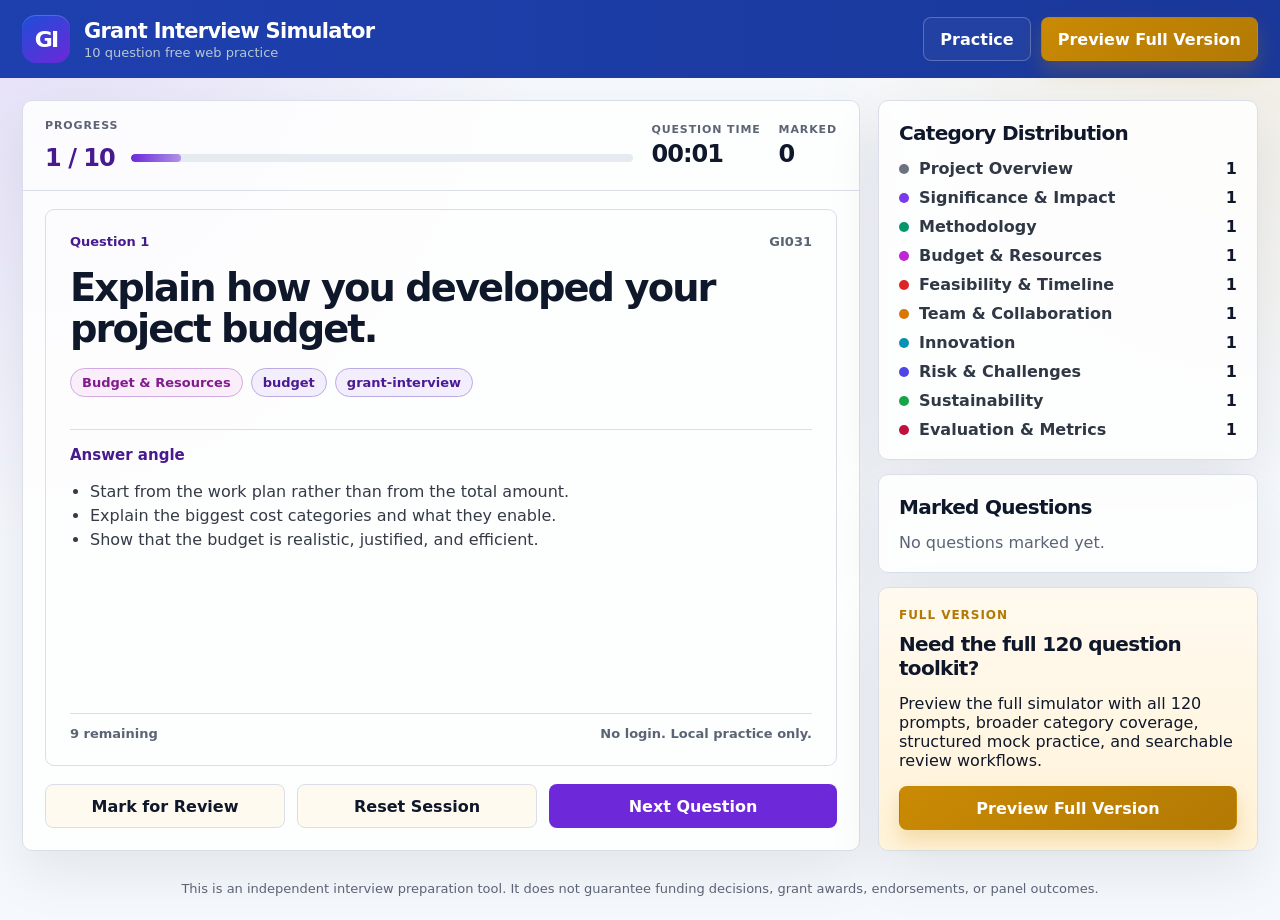
==== index.html @ ff2d54c9 "init repo" ====
<!DOCTYPE html>
<html lang="en">
<head>
  <meta charset="UTF-8">
  <meta name="viewport" content="width=device-width, initial-scale=1.0">
  <title>Grant Interview Simulator | Funding Interview Practice Software</title>
  <meta name="description" content="Grant interview practice simulator for applicants preparing funding, proposal, and panel interviews. Practice impact, methodology, budget, and evaluation answers with structured prompts and timed review.">
  <link rel="canonical" href="https://example.com/grant-interview-simulator/">

  <meta property="og:title" content="Grant Interview Simulator">
  <meta property="og:description" content="Practice grant interview questions with structured prompts, category coverage, and focused funding interview preparation.">
  <meta property="og:type" content="website">
  <meta property="og:url" content="https://example.com/grant-interview-simulator/">
  <meta property="og:image" content="https://example.com/grant-interview-simulator/preview-assets/practice-session.png">

  <meta name="twitter:card" content="summary_large_image">
  <meta name="twitter:title" content="Grant Interview Simulator">
  <meta name="twitter:description" content="Grant and funding interview practice with structured prompts, category review, and repeatable mock preparation.">
  <meta name="twitter:image" content="https://example.com/grant-interview-simulator/preview-assets/practice-session.png">

  <link rel="stylesheet" href="styles.css">

  <link rel="icon" href="favicon_io/favicon.ico" sizes="any">
  <link rel="icon" type="image/png" sizes="32x32" href="favicon_io/favicon-32x32.png">
  <link rel="icon" type="image/png" sizes="16x16" href="favicon_io/favicon-16x16.png">
  <link rel="apple-touch-icon" sizes="180x180" href="favicon_io/apple-touch-icon.png">
  <link rel="manifest" href="favicon_io/site.webmanifest">
  <meta name="theme-color" content="#1e40af">

  <script type="application/ld+json">
  {
    "@context": "https://schema.org",
    "@type": "SoftwareApplication",
    "name": "Grant Interview Simulator",
    "applicationCategory": "EducationalApplication",
    "operatingSystem": "Web, macOS, Windows",
    "description": "Grant interview practice simulator for applicants preparing funding, proposal, and panel interviews. Practice impact, methodology, budget, and evaluation answers with structured prompts and timed review.",
    "url": "https://example.com/grant-interview-simulator/",
    "offers": {
      "@type": "Offer",
      "price": "0.00",
      "priceCurrency": "USD"
    }
  }
  </script>
</head>
<body data-page="practice">
  <header class="topbar">
    <a class="brand" href="index.html" aria-label="Grant Interview Simulator">
      <span class="brand-mark">GI</span>
      <span>
        <strong>Grant Interview Simulator</strong>
        <small>10 question free web practice</small>
      </span>
    </a>

    <nav class="top-actions" aria-label="Primary navigation">
      <a class="button button-ghost" href="#practice">Practice</a>
      <a class="button button-warm" href="preview.html">Preview Full Version</a>
    </nav>
  </header>

  <main class="page-shell">
    <section id="practice" class="practice-layout">
      <section class="practice-card" aria-label="Current practice question">
        <div class="session-bar">
          <div class="metric progress-metric">
            <span>Progress</span>
            <strong id="progressText">1 / 10</strong>
            <div class="progress-track" aria-hidden="true">
              <div id="progressFill" class="progress-fill"></div>
            </div>
          </div>

          <div class="metric">
            <span>Question Time</span>
            <strong id="timerText">00:00</strong>
          </div>

          <div class="metric">
            <span>Marked</span>
            <strong id="markedCount">0</strong>
          </div>
        </div>

        <article class="question-panel">
          <div class="question-meta">
            <span id="questionNumber">Question 1</span>
            <span id="questionId">GI001</span>
          </div>

          <h1 id="questionText">Give an overview of your proposed project and its main objectives.</h1>

          <p id="questionNote" class="question-note" hidden></p>

          <div id="tagList" class="tag-list" aria-label="Question categories"></div>

          <div class="answer-angle">
            <h2>Answer angle</h2>
            <ul id="answerAngleList"></ul>
          </div>

          <div class="question-footer">
            <span id="remainingText">9 remaining</span>
            <span>No login. Local practice only.</span>
          </div>
        </article>

        <div class="practice-controls">
          <button id="reviewButton" class="button button-outline" type="button">Mark for Review</button>
          <button id="resetButton" class="button button-secondary" type="button">Reset Session</button>
          <button id="nextButton" class="button button-primary" type="button">Next Question</button>
        </div>
      </section>

      <aside class="side-stack" aria-label="Practice details">
        <section class="side-card">
          <h2>Category Distribution</h2>
          <div id="distributionList" class="distribution-list"></div>
        </section>

        <section class="side-card">
          <h2>Marked Questions</h2>
          <div id="markedList" class="marked-list">No questions marked yet.</div>
        </section>

        <section class="side-card full-card">
          <p class="eyebrow">Full version</p>
          <h2>Need the full 120 question toolkit?</h2>
          <p>Preview the full simulator with all 120 prompts, broader category coverage, structured mock practice, and searchable review workflows.</p>
          <a class="button button-warm full-width" href="preview.html">Preview Full Version</a>
        </section>
      </aside>
    </section>
  </main>

  <footer class="footer-note">This is an independent interview preparation tool. It does not guarantee funding decisions, grant awards, endorsements, or panel outcomes.</footer>

  <script src="app.js"></script>
</body>
</html>
---- styles.css ----
:root {
  --bg: #f5f8fc;
  --surface: #ffffff;
  --panel: #ffffff;
  --ink: #0f172a;
  --muted: #5b6475;
  --line: #d9dee8;
  --nav: #1e40af;
  --nav-2: #1a389a;
  --accent: #6d28d9;
  --accent-strong: #481a8f;
  --accent-deep: #5720ae;
  --warm: #ca8a04;
  --warm-strong: #b27904;
  --warm-hover: #ca8a04;
  --warm-deep: #916303;
  --shadow: 0 22px 55px rgba(15, 23, 42, 0.08);
  --brand-gradient-start: #1d4ed8;
  --brand-gradient-end: #6d28d9;
  --progress-end: rgba(109, 40, 217, 0.45);
  --hero-accent-soft: rgba(109, 40, 217, 0.12);
  --hero-warm-soft: rgba(202, 138, 4, 0.1);
  --warm-shadow: rgba(202, 138, 4, 0.24);
  --warm-shadow-soft: rgba(202, 138, 4, 0.1);
  --warm-border: rgba(202, 138, 4, 0.3);
  --warm-ring: rgba(202, 138, 4, 0.18);
  --soft-warm-surface: #fffaf0;
  --soft-warm-surface-deep: #fff3d8;
  --note-surface: #fff7e6;
  --note-ink: #7b4c18;
  --preview-bg: #f8fbfd;
}

* {
  box-sizing: border-box;
}

html {
  scroll-behavior: smooth;
}

body {
  background:
    radial-gradient(circle at top left, var(--hero-accent-soft), transparent 34rem),
    radial-gradient(circle at top right, var(--hero-warm-soft), transparent 30rem),
    var(--bg);
  color: var(--ink);
  font-family: Inter, ui-sans-serif, system-ui, -apple-system, BlinkMacSystemFont, "Segoe UI", sans-serif;
  margin: 0;
}

a {
  color: inherit;
  text-decoration: none;
}

button,
input,
select {
  font: inherit;
}

h1,
h2,
h3,
p {
  margin-top: 0;
}

.topbar {
  align-items: center;
  background: linear-gradient(90deg, var(--nav), var(--nav-2));
  color: #fff;
  display: flex;
  gap: 24px;
  min-height: 78px;
  padding: 12px 22px;
  position: sticky;
  top: 0;
  z-index: 10;
}

.brand {
  align-items: center;
  display: inline-flex;
  gap: 14px;
  min-width: 0;
}

.brand-mark {
  align-items: center;
  background: linear-gradient(145deg, var(--brand-gradient-start), var(--brand-gradient-end));
  border-radius: 14px;
  box-shadow: inset 0 1px 0 rgba(255, 255, 255, 0.18);
  color: #ffffff;
  display: inline-flex;
  font-size: 22px;
  font-weight: 900;
  height: 48px;
  justify-content: center;
  letter-spacing: -0.08em;
  width: 48px;
}

.brand strong {
  display: block;
  font-size: 21px;
  letter-spacing: -0.035em;
}

.brand small {
  color: #b7c7d1;
  display: block;
  font-size: 13px;
  margin-top: 2px;
}

.top-actions {
  align-items: center;
  display: flex;
  gap: 10px;
  margin-left: auto;
}

.button {
  align-items: center;
  border: 1px solid transparent;
  border-radius: 8px;
  cursor: pointer;
  display: inline-flex;
  font-weight: 850;
  justify-content: center;
  min-height: 44px;
  padding: 10px 16px;
}

.button-primary {
  background: var(--accent);
  color: #fff;
}

.button-primary:hover {
  background: var(--accent-strong);
}

.button-warm {
  background: linear-gradient(145deg, var(--warm), var(--warm-strong));
  box-shadow: 0 10px 20px var(--warm-shadow);
  color: #fff;
}

.button-warm:hover {
  background: linear-gradient(145deg, var(--warm-hover), var(--warm-deep));
}

.button-outline,
.button-secondary {
  background: var(--soft-warm-surface);
  border-color: var(--line);
  color: var(--ink);
}

.button-ghost {
  background: rgba(255, 255, 255, 0.04);
  border-color: rgba(255, 255, 255, 0.24);
  color: #fff;
}

.button:disabled {
  cursor: default;
  opacity: 0.52;
}

.full-width {
  width: 100%;
}

.page-shell {
  margin: 0 auto;
  max-width: 1480px;
  padding: 22px;
}

.practice-card,
.side-card,
.waitlist-hero,
.feature-card {
  background: rgba(255, 255, 255, 0.86);
  border: 1px solid var(--line);
  border-radius: 10px;
  box-shadow: var(--shadow);
}

.eyebrow {
  color: var(--warm-strong);
  display: block;
  font-size: 12px;
  font-weight: 900;
  letter-spacing: 0.08em;
  margin: 0 0 10px;
  text-transform: uppercase;
}

.practice-layout {
  display: grid;
  gap: 18px;
  grid-template-columns: minmax(0, 1fr) 380px;
}

.practice-card {
  display: grid;
  grid-template-rows: auto minmax(420px, 1fr) auto;
  min-height: 610px;
  overflow: hidden;
}

.session-bar {
  align-items: center;
  border-bottom: 1px solid var(--line);
  display: grid;
  gap: 18px;
  grid-template-columns: minmax(260px, 1fr) auto auto;
  padding: 18px 22px;
}

.metric span {
  color: var(--muted);
  display: block;
  font-size: 11px;
  font-weight: 900;
  letter-spacing: 0.08em;
  margin-bottom: 4px;
  text-transform: uppercase;
}

.metric strong {
  display: block;
  font-size: 24px;
  letter-spacing: -0.04em;
}

.progress-metric {
  display: grid;
  gap: 8px 16px;
  grid-template-columns: auto minmax(120px, 1fr);
}

.progress-metric span {
  grid-column: 1 / -1;
}

.progress-metric strong {
  color: var(--accent-strong);
}

.progress-track {
  align-self: center;
  background: #e6eaf1;
  border-radius: 999px;
  height: 8px;
  overflow: hidden;
}

.progress-fill {
  background: linear-gradient(90deg, var(--accent), var(--progress-end));
  border-radius: inherit;
  height: 100%;
  width: 0;
}

.question-panel {
  border: 1px solid var(--line);
  border-radius: 9px;
  display: grid;
  grid-template-rows: auto auto auto minmax(0, 1fr) auto;
  margin: 18px 22px;
  min-height: 0;
  padding: 24px;
}

.question-meta,
.question-footer {
  align-items: center;
  color: var(--muted);
  display: flex;
  font-size: 13px;
  font-weight: 800;
  gap: 12px;
  justify-content: space-between;
}

.question-meta span:first-child {
  color: var(--accent-strong);
}

.question-panel h1 {
  font-size: clamp(28px, 3vw, 42px);
  letter-spacing: -0.05em;
  line-height: 1.08;
  margin: 18px 0;
}

.question-note {
  background: var(--note-surface);
  border-left: 4px solid var(--warm);
  border-radius: 6px;
  color: var(--note-ink);
  padding: 10px 12px;
}

.tag-list {
  display: flex;
  flex-wrap: wrap;
  gap: 8px;
  margin-bottom: 18px;
}

.tag-chip {
  --chip-color: var(--accent);
  background: color-mix(in srgb, var(--chip-color) 8%, white);
  border: 1px solid color-mix(in srgb, var(--chip-color) 28%, var(--line));
  border-radius: 999px;
  color: color-mix(in srgb, var(--chip-color) 68%, black);
  font-size: 13px;
  font-weight: 800;
  padding: 6px 11px;
}

.answer-angle {
  border-top: 1px solid var(--line);
  margin-top: 14px;
  padding-top: 16px;
}

.answer-angle h2 {
  color: var(--accent-strong);
  font-size: 15px;
  margin-bottom: 8px;
}

.answer-angle ul {
  color: #343b46;
  line-height: 1.5;
  margin-bottom: 0;
  padding-left: 20px;
}

.question-footer {
  border-top: 1px solid var(--line);
  padding-top: 12px;
}

.practice-controls {
  display: grid;
  gap: 12px;
  grid-template-columns: 1fr 1fr 1.2fr;
  padding: 0 22px 22px;
}

.side-stack {
  display: grid;
  gap: 14px;
}

.side-card {
  padding: 20px;
}

.side-card h2,
.feature-card h2 {
  font-size: 20px;
  letter-spacing: -0.035em;
  margin-bottom: 14px;
}

.distribution-list {
  display: grid;
  gap: 10px;
}

.distribution-row {
  align-items: center;
  display: grid;
  gap: 10px;
  grid-template-columns: 10px minmax(0, 1fr) auto;
}

.category-dot {
  background: var(--category-color);
  border-radius: 999px;
  height: 10px;
  width: 10px;
}

.distribution-row span:nth-child(2) {
  color: #303846;
  font-weight: 750;
}

.marked-list {
  color: var(--muted);
  display: grid;
  gap: 8px;
}

.marked-item {
  background: #fff;
  border: 1px solid var(--line);
  border-radius: 8px;
  padding: 10px;
}

.marked-item strong {
  color: var(--accent-strong);
  display: block;
  margin-bottom: 4px;
}

.full-card {
  background: linear-gradient(180deg, var(--soft-warm-surface), var(--soft-warm-surface-deep));
}

.footer-note {
  color: var(--muted);
  font-size: 13px;
  padding: 8px 22px 24px;
  text-align: center;
}

.waitlist-page {
  background:
    radial-gradient(circle at 3% 50%, var(--hero-accent-soft), transparent 13rem),
    radial-gradient(circle at 97% 12%, var(--hero-accent-soft), transparent 13rem),
    var(--preview-bg);
  border-radius: 0 0 22px 22px;
  min-height: 100vh;
  overflow: hidden;
}

.waitlist-shell {
  margin: 0 auto;
  max-width: 1320px;
  padding: 52px clamp(22px, 5vw, 66px) 42px;
  position: relative;
}

.waitlist-landing-hero {
  display: grid;
  justify-items: center;
  padding: 8px 0 38px;
  position: relative;
  text-align: center;
}

.hero-dot-field {
  background-image: radial-gradient(rgba(71, 85, 105, 0.22) 1px, transparent 1px);
  background-size: 14px 14px;
  height: 112px;
  opacity: 0.65;
  pointer-events: none;
  position: absolute;
  width: 150px;
}

.hero-dot-left {
  left: 0;
  top: 8px;
}

.hero-dot-right {
  bottom: 36px;
  right: 50px;
}

.hero-glow {
  background: var(--hero-accent-soft);
  border-radius: 999px;
  filter: blur(1px);
  pointer-events: none;
  position: absolute;
}

.hero-glow-left {
  height: 260px;
  left: -140px;
  top: 180px;
  width: 260px;
}

.hero-glow-right {
  height: 270px;
  right: -150px;
  top: -92px;
  width: 270px;
}

.client-badge {
  align-items: center;
  background: var(--hero-accent-soft);
  border-radius: 999px;
  color: var(--accent-strong);
  display: inline-flex;
  font-weight: 900;
  gap: 10px;
  margin-bottom: 22px;
  padding: 10px 20px;
}

.client-badge .bi {
  font-size: 20px;
  line-height: 1;
}

.waitlist-landing-hero h1 {
  font-size: clamp(42px, 6vw, 76px);
  letter-spacing: -0.065em;
  line-height: 0.98;
  margin: 0 auto 24px;
  max-width: 780px;
}

.waitlist-landing-hero p {
  color: #283449;
  font-size: 20px;
  line-height: 1.45;
  margin: 0 auto 30px;
  max-width: 650px;
}

.hero-cta {
  font-size: 22px;
  min-height: 64px;
  min-width: 340px;
}

.trust-row {
  align-items: center;
  color: #435069;
  display: flex;
  flex-wrap: wrap;
  font-weight: 750;
  gap: 0;
  justify-content: center;
  margin-top: 24px;
}

.trust-row span {
  align-items: center;
  display: inline-flex;
  gap: 9px;
  padding: 0 24px;
}

.trust-row .bi {
  font-size: 18px;
}

.trust-row span + span {
  border-left: 1px solid #cfd6e3;
}

.waitlist-feature-grid {
  display: grid;
  gap: 18px;
  grid-template-columns: repeat(4, minmax(0, 1fr));
  margin-top: 8px;
}

.waitlist-feature-card {
  background: rgba(255, 255, 255, 0.92);
  border: 1px solid #edf1f5;
  border-radius: 12px;
  box-shadow: 0 18px 38px rgba(15, 23, 42, 0.08);
  min-height: 230px;
  padding: 26px;
}

.feature-icon {
  align-items: center;
  border-radius: 999px;
  display: inline-flex;
  font-size: 34px;
  font-weight: 900;
  height: 66px;
  justify-content: center;
  margin-bottom: 22px;
  width: 66px;
}

.feature-icon .bi,
.price-badge .bi {
  line-height: 1;
}

.feature-icon.teal {
  background: var(--hero-accent-soft);
  color: var(--accent-deep);
}

.feature-icon.gold {
  background: var(--hero-warm-soft);
  color: var(--warm-strong);
}

.waitlist-feature-card h2 {
  font-size: 21px;
  letter-spacing: -0.035em;
  margin-bottom: 28px;
  position: relative;
}

.waitlist-feature-card h2::after {
  background: var(--accent);
  bottom: -13px;
  content: "";
  height: 2px;
  left: 0;
  position: absolute;
  width: 34px;
}

.waitlist-feature-card p {
  color: #283449;
  font-size: 17px;
  line-height: 1.45;
  margin: 0;
}

.product-preview-section {
  margin-top: 30px;
}

.preview-copy {
  align-items: end;
  display: grid;
  gap: 24px;
  grid-template-columns: minmax(0, 0.75fr) minmax(280px, 0.55fr);
  margin-bottom: 18px;
}

.preview-copy h2 {
  font-size: clamp(30px, 4vw, 46px);
  letter-spacing: -0.055em;
  margin: 0;
}

.preview-copy p {
  color: #344155;
  font-size: 17px;
  line-height: 1.5;
  margin: 0;
}

.preview-showcase {
  display: grid;
  gap: 18px;
  grid-template-columns: minmax(0, 1.35fr) minmax(300px, 0.65fr);
}

.preview-showcase.single-column {
  grid-template-columns: 1fr;
}

.preview-showcase figure {
  margin: 0;
}

.preview-main,
.preview-thumbs figure {
  background: rgba(255, 255, 255, 0.94);
  border: 1px solid #edf1f5;
  border-radius: 14px;
  box-shadow: 0 20px 45px rgba(15, 23, 42, 0.10);
  overflow: hidden;
}

.preview-main img,
.preview-thumbs img {
  display: block;
  height: auto;
  width: 100%;
}

.preview-main figcaption,
.preview-thumbs figcaption {
  color: #344155;
  font-weight: 850;
  padding: 14px 18px 16px;
}

.preview-placeholder {
  align-items: center;
  color: var(--muted);
  display: grid;
  font-size: 18px;
  min-height: 280px;
  padding: 32px;
  place-items: center;
  text-align: center;
}

.preview-thumbs {
  display: grid;
  gap: 14px;
}

.preview-thumbs figure {
  box-shadow: 0 14px 28px rgba(15, 23, 42, 0.08);
}

.preview-thumbs figcaption {
  font-size: 14px;
  padding: 10px 14px 12px;
}

.early-access-band {
  align-items: center;
  background: linear-gradient(135deg, var(--soft-warm-surface), var(--soft-warm-surface-deep));
  border: 1px solid var(--warm-border);
  border-radius: 12px;
  box-shadow: 0 16px 35px var(--warm-shadow-soft);
  display: grid;
  gap: 26px;
  grid-template-columns: auto minmax(0, 1fr) minmax(220px, 300px);
  margin-top: 28px;
  padding: 28px 34px;
}

.price-badge {
  align-items: center;
  background: linear-gradient(145deg, var(--warm), var(--warm-strong));
  border: 8px solid var(--warm-ring);
  border-radius: 999px;
  color: #fff;
  display: inline-flex;
  font-size: 36px;
  font-weight: 900;
  height: 92px;
  justify-content: center;
  width: 92px;
}

.early-access-band h2 {
  font-size: clamp(28px, 3vw, 36px);
  letter-spacing: -0.05em;
  margin-bottom: 6px;
}

.early-access-band h2 span {
  color: var(--warm-strong);
}

.early-access-band p {
  color: #344155;
  font-size: 17px;
  line-height: 1.45;
  margin: 0;
}

.price-cta {
  font-size: 20px;
  min-height: 62px;
}

.faq-section {
  margin-top: 34px;
}

.faq-header {
  margin: 0 auto 18px;
  max-width: 760px;
  text-align: center;
}

.faq-header h2 {
  font-size: clamp(30px, 4vw, 46px);
  letter-spacing: -0.055em;
  line-height: 1.05;
  margin-bottom: 12px;
}

.faq-header p {
  color: var(--muted);
  font-size: 17px;
  line-height: 1.5;
  margin: 0 auto;
}

.faq-grid {
  display: grid;
  gap: 16px;
  grid-template-columns: repeat(2, minmax(0, 1fr));
}

.faq-card {
  background: rgba(255, 255, 255, 0.92);
  border: 1px solid #edf1f5;
  border-radius: 12px;
  box-shadow: 0 14px 30px rgba(15, 23, 42, 0.06);
  padding: 22px;
}

.faq-card h3 {
  font-size: 19px;
  letter-spacing: -0.035em;
  line-height: 1.2;
  margin-bottom: 10px;
}

.faq-card p {
  color: #344155;
  font-size: 16px;
  line-height: 1.5;
  margin: 0;
}

@media (max-width: 980px) {
  .practice-layout,
  .waitlist-hero {
    grid-template-columns: 1fr;
  }

  .waitlist-feature-grid,
  .preview-copy,
  .preview-showcase,
  .early-access-band,
  .faq-grid {
    grid-template-columns: 1fr;
  }

  .price-cta,
  .hero-cta {
    width: 100%;
  }
}

@media (max-width: 720px) {
  .topbar,
  .top-actions {
    align-items: stretch;
    flex-direction: column;
  }

  .top-actions {
    margin-left: 0;
    width: 100%;
  }

  .page-shell {
    padding: 14px;
  }

  .session-bar,
  .practice-controls {
    grid-template-columns: 1fr;
  }

  .practice-card {
    display: block;
    min-height: 0;
  }

  .question-panel {
    display: block;
    min-height: 330px;
  }

  .question-panel h1 {
    font-size: 28px;
  }

  .waitlist-shell {
    padding: 34px 16px 28px;
  }

  .waitlist-landing-hero h1 {
    font-size: 42px;
  }

  .waitlist-landing-hero p {
    font-size: 18px;
  }

  .trust-row {
    align-items: stretch;
    flex-direction: column;
    gap: 10px;
  }

  .trust-row span {
    padding: 0;
  }

  .trust-row span + span {
    border-left: 0;
  }

  .early-access-band {
    padding: 22px;
  }

  .hero-cta {
    min-width: 0;
  }
}
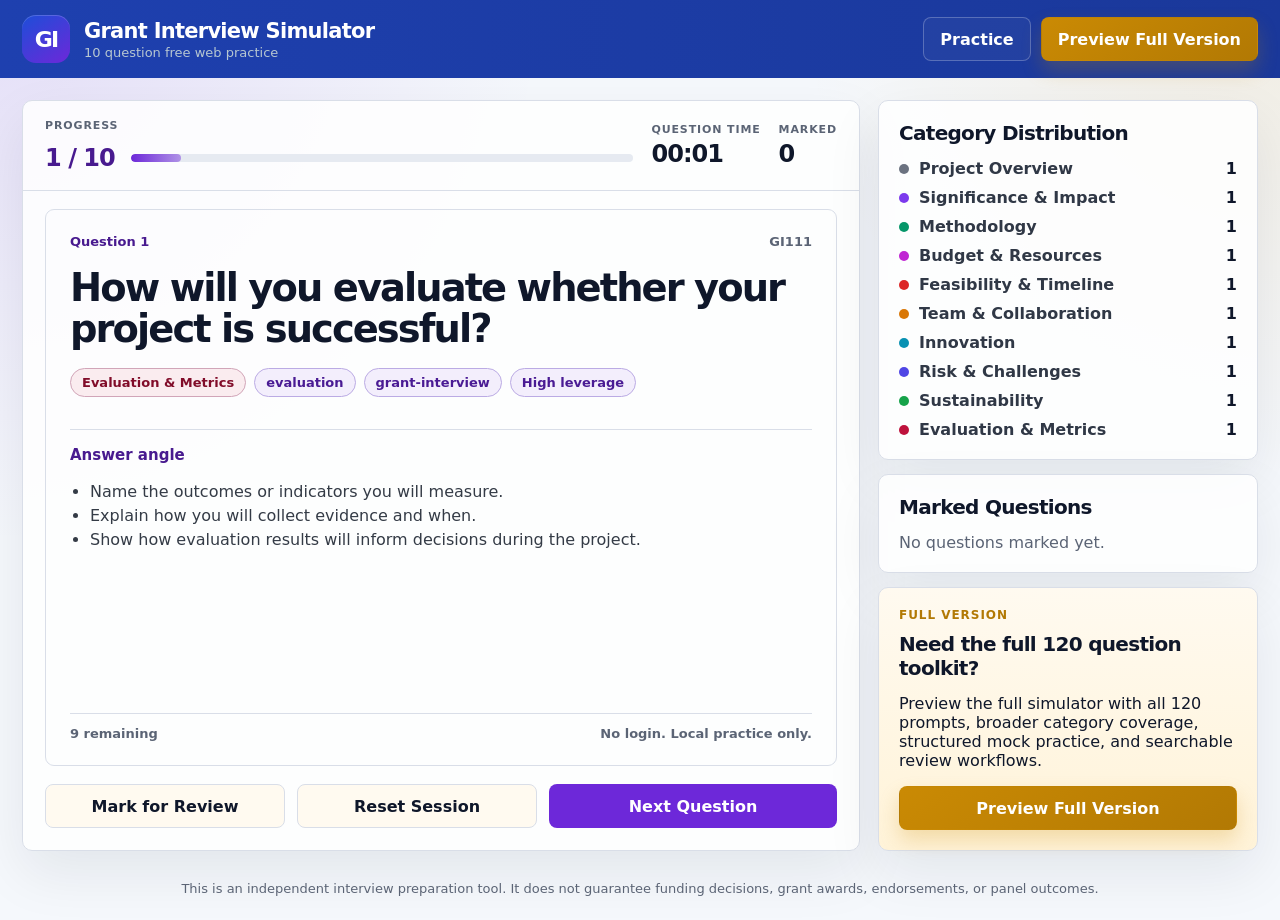
==== commit 6124ac2e: "update" ====
--- a/index.html
+++ b/index.html
@@ -5,18 +5,18 @@
   <meta name="viewport" content="width=device-width, initial-scale=1.0">
   <title>Grant Interview Simulator | Funding Interview Practice Software</title>
   <meta name="description" content="Grant interview practice simulator for applicants preparing funding, proposal, and panel interviews. Practice impact, methodology, budget, and evaluation answers with structured prompts and timed review.">
-  <link rel="canonical" href="https://example.com/grant-interview-simulator/">
+  <link rel="canonical" href="https://grant.mockbase.app">
 
   <meta property="og:title" content="Grant Interview Simulator">
   <meta property="og:description" content="Practice grant interview questions with structured prompts, category coverage, and focused funding interview preparation.">
   <meta property="og:type" content="website">
-  <meta property="og:url" content="https://example.com/grant-interview-simulator/">
-  <meta property="og:image" content="https://example.com/grant-interview-simulator/preview-assets/practice-session.png">
+  <meta property="og:url" content="https://grant.mockbase.app">
+  <meta property="og:image" content="https://grant.mockbase.app/preview-assets/practice-session.png">
 
   <meta name="twitter:card" content="summary_large_image">
   <meta name="twitter:title" content="Grant Interview Simulator">
   <meta name="twitter:description" content="Grant and funding interview practice with structured prompts, category review, and repeatable mock preparation.">
-  <meta name="twitter:image" content="https://example.com/grant-interview-simulator/preview-assets/practice-session.png">
+  <meta name="twitter:image" content="https://grant.mockbase.app/preview-assets/practice-session.png">
 
   <link rel="stylesheet" href="styles.css">
 
@@ -35,7 +35,7 @@
     "applicationCategory": "EducationalApplication",
     "operatingSystem": "Web, macOS, Windows",
     "description": "Grant interview practice simulator for applicants preparing funding, proposal, and panel interviews. Practice impact, methodology, budget, and evaluation answers with structured prompts and timed review.",
-    "url": "https://example.com/grant-interview-simulator/",
+    "url": "https://grant.mockbase.app/grant-interview-simulator/",
     "offers": {
       "@type": "Offer",
       "price": "0.00",
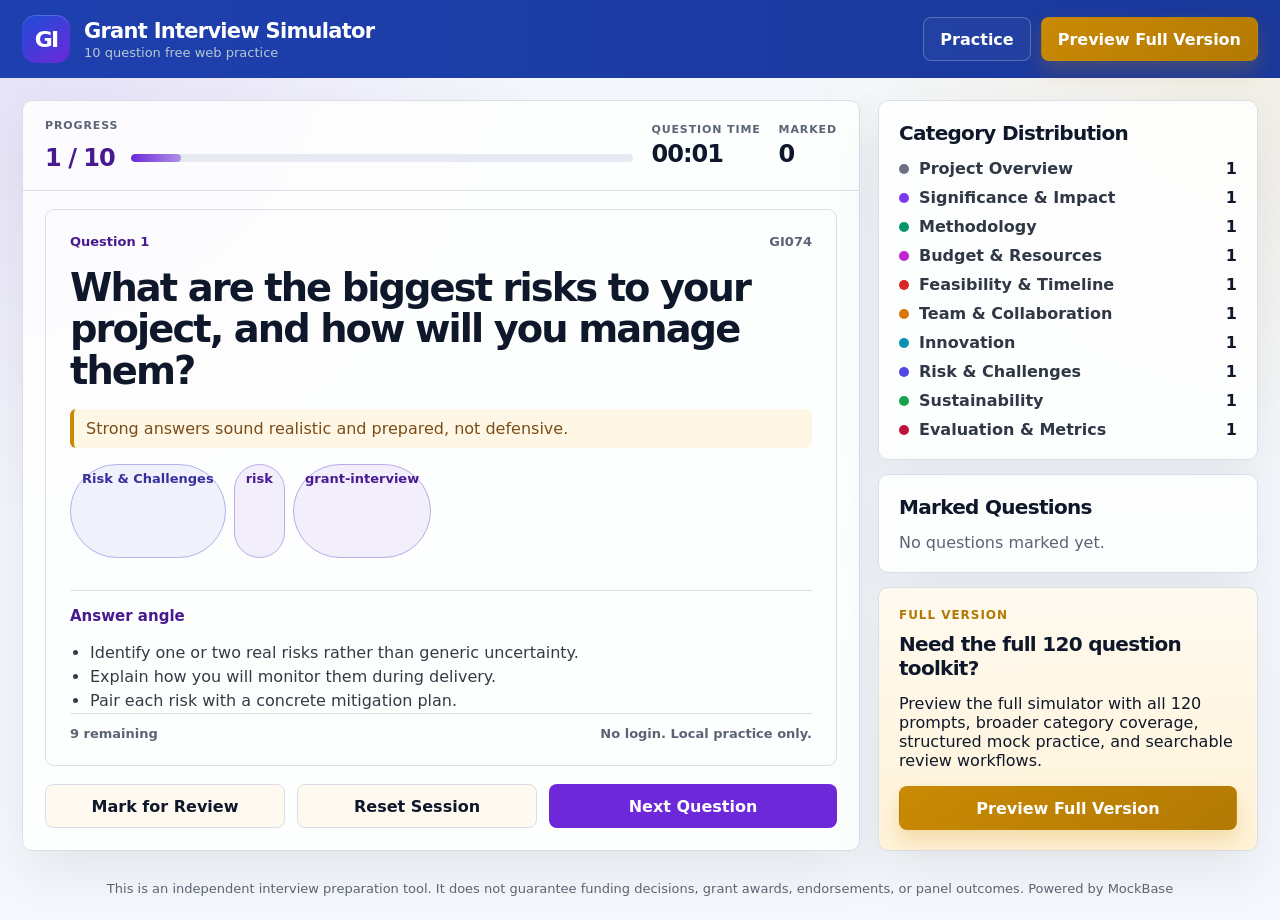
==== commit aeba9aaf: "Update index.html" ====
--- a/index.html
+++ b/index.html
@@ -134,7 +134,7 @@
     </section>
   </main>
 
-  <footer class="footer-note">This is an independent interview preparation tool. It does not guarantee funding decisions, grant awards, endorsements, or panel outcomes.</footer>
+  <footer class="footer-note">This is an independent interview preparation tool. It does not guarantee funding decisions, grant awards, endorsements, or panel outcomes. Powered by <a href="https://mockbase.app/" target="_blank">MockBase</a></footer>
 
   <script src="app.js"></script>
 </body>
